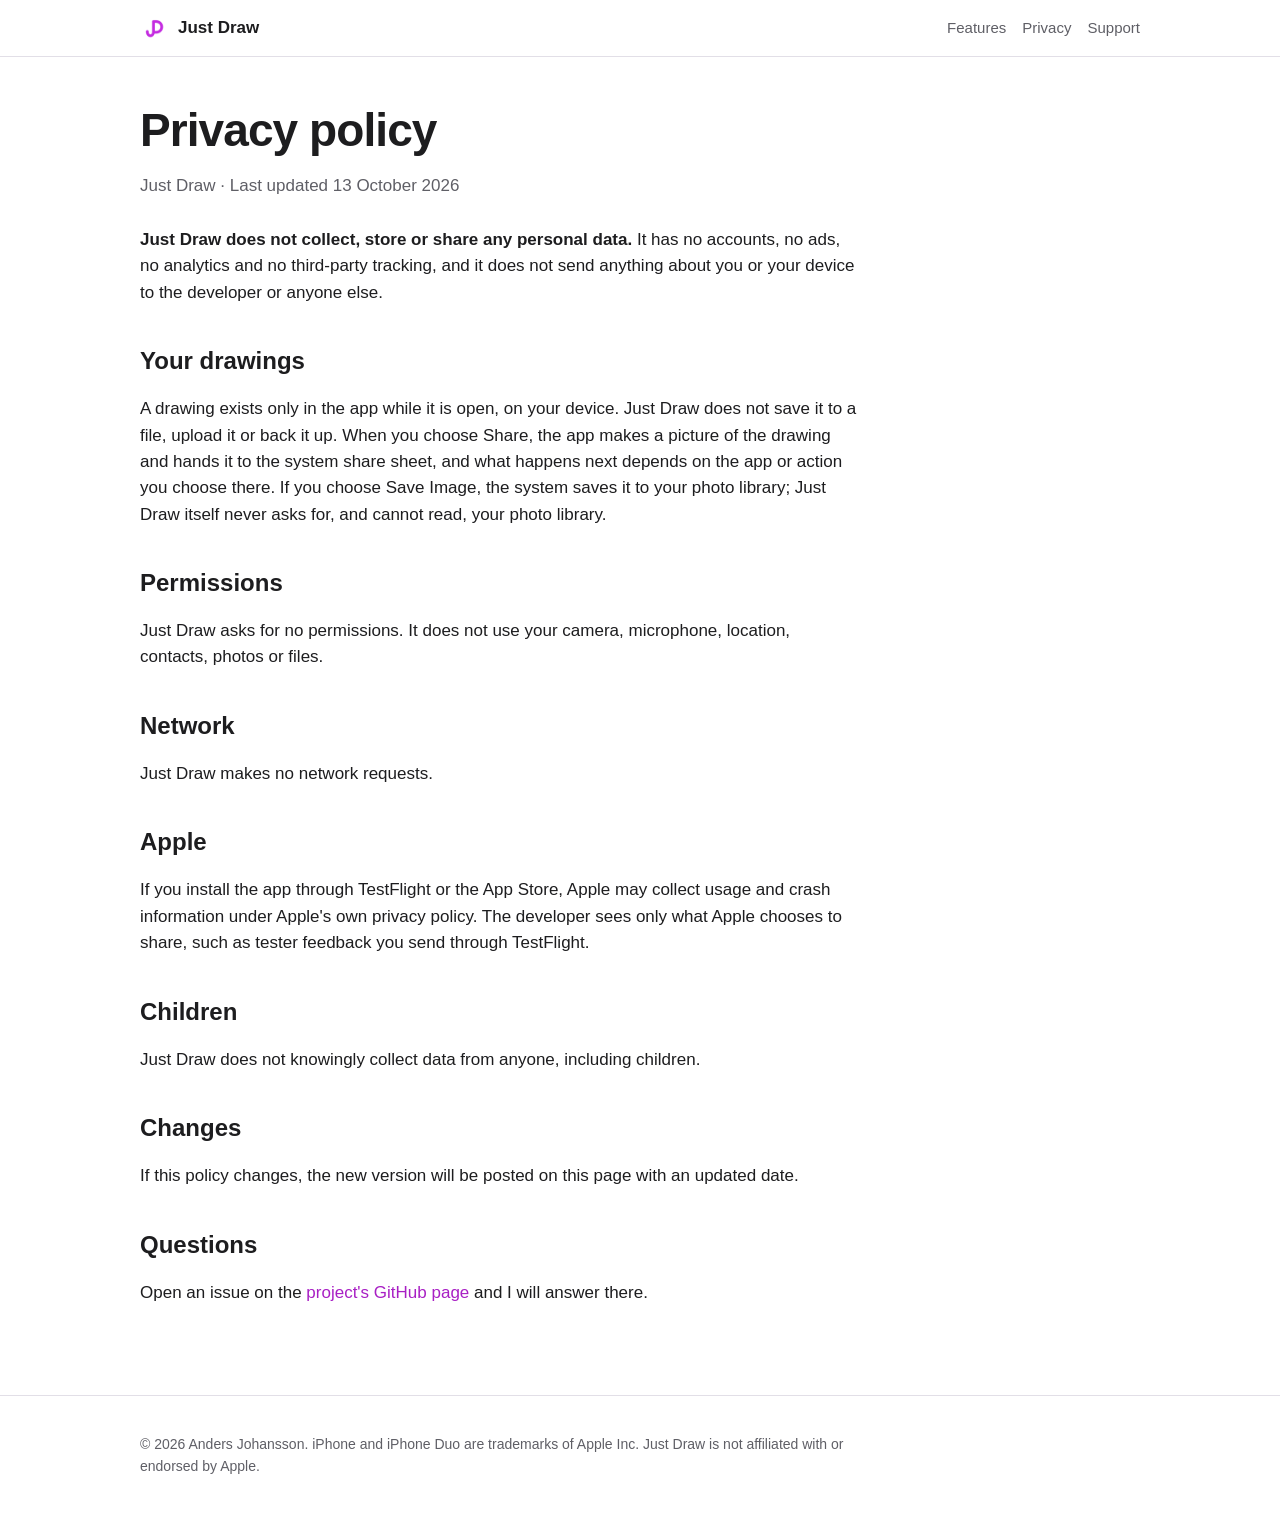
==== privacy.html @ cc941d94 "Just Draw website: home, privacy policy and support Co-Authored-By: Claude Sonnet 5.5 <noreply@anthr" ====
<!doctype html>
<html lang="en">
<head>
  <meta charset="utf-8">
  <meta name="viewport" content="width=device-width, initial-scale=1">
  <title>Privacy policy – Just Draw</title>
  <meta name="description" content="Just Draw does not collect, store or share any personal data, has no accounts and asks for no permissions.">
  <meta name="theme-color" content="#c430e0">
  <link rel="icon" type="image/png" href="assets/favicon.png">
  <link rel="apple-touch-icon" href="assets/apple-touch-icon.png">
  <link rel="stylesheet" href="style.css">
</head>
<body>
<header class="site-header">
  <div class="wrap">
    <a class="brand" href="./"><img src="assets/favicon.png" alt="" width="28" height="28">Just Draw</a>
    <nav aria-label="Main"><a href="./#features">Features</a><a href="privacy.html">Privacy</a><a href="support.html">Support</a></nav>
  </div>
</header>
<main class="wrap">
  <article class="prose">
    <h1>Privacy policy</h1>
    <p class="meta">Just Draw &middot; Last updated 13 October 2026</p>

    <p><strong>Just Draw does not collect, store or share any personal data.</strong> It has no accounts, no ads, no analytics and no third-party tracking, and it does not send anything about you or your device to the developer or anyone else.</p>

    <h2>Your drawings</h2>
    <p>A drawing exists only in the app while it is open, on your device. Just Draw does not save it to a file, upload it or back it up. When you choose Share, the app makes a picture of the drawing and hands it to the system share sheet, and what happens next depends on the app or action you choose there. If you choose Save Image, the system saves it to your photo library; Just Draw itself never asks for, and cannot read, your photo library.</p>

    <h2>Permissions</h2>
    <p>Just Draw asks for no permissions. It does not use your camera, microphone, location, contacts, photos or files.</p>

    <h2>Network</h2>
    <p>Just Draw makes no network requests.</p>

    <h2>Apple</h2>
    <p>If you install the app through TestFlight or the App Store, Apple may collect usage and crash information under Apple's own privacy policy. The developer sees only what Apple chooses to share, such as tester feedback you send through TestFlight.</p>

    <h2>Children</h2>
    <p>Just Draw does not knowingly collect data from anyone, including children.</p>

    <h2>Changes</h2>
    <p>If this policy changes, the new version will be posted on this page with an updated date.</p>

    <h2>Questions</h2>
    <p>Open an issue on the <a href="https://github.com/iDrewn/justdraw-site/issues">project's GitHub page</a> and I will answer there.</p>
  </article>
</main>
<footer>
  <div class="wrap">
    <p>&copy; 2026 Anders Johansson. iPhone and iPhone Duo are trademarks of Apple Inc. Just Draw is not affiliated with or endorsed by Apple.</p>
  </div>
</footer>
</body>
</html>
---- style.css ----
:root {
  --bg: #ffffff;
  --surface: #f6f4f8;
  --text: #1d1d1f;
  --muted: #5f5f66;
  --line: #e2dfe7;
  --ink: #a81fc4;      /* purple for text and links, 5.7:1 on white */
  --ink-fill: #c430e0; /* the app's purple, for shapes */
  --on-ink: #ffffff;
  --radius: 22px;
  --maxw: 1040px;
}
@media (prefers-color-scheme: dark) {
  :root {
    --bg: #0f0d13;
    --surface: #1a1720;
    --text: #f5f5f7;
    --muted: #a8a6b0;
    --line: #2e2a37;
    --ink: #e48df5;
    --ink-fill: #c430e0;
    --on-ink: #1a0a1f;
  }
}
* { box-sizing: border-box; }
html { -webkit-text-size-adjust: 100%; scroll-behavior: smooth; }
@media (prefers-reduced-motion: reduce) { html { scroll-behavior: auto; } }
body { margin: 0; background: var(--bg); color: var(--text);
  font: 17px/1.55 -apple-system, BlinkMacSystemFont, "SF Pro Text", "Segoe UI", Roboto, Helvetica, Arial, sans-serif; }
a { color: var(--ink); text-decoration: none; }
a:hover { text-decoration: underline; }
a:focus-visible, summary:focus-visible { outline: 3px solid var(--ink); outline-offset: 3px; border-radius: 6px; }
img { max-width: 100%; height: auto; display: block; }
.wrap { max-width: var(--maxw); margin: 0 auto; padding: 0 20px; }

/* Header */
.site-header { position: sticky; top: 0; z-index: 10; background: color-mix(in srgb, var(--bg) 85%, transparent);
  backdrop-filter: saturate(180%) blur(20px); -webkit-backdrop-filter: saturate(180%) blur(20px); border-bottom: 1px solid var(--line); }
.site-header .wrap { display: flex; align-items: center; justify-content: space-between; flex-wrap: wrap; gap: 2px 16px; min-height: 56px; padding-top: 8px; padding-bottom: 8px; }
.brand { display: flex; align-items: center; gap: 10px; font-weight: 700; color: var(--text); }
.brand img { width: 28px; height: 28px; border-radius: 7px; }
nav a { margin-right: 16px; color: var(--muted); font-size: 15px; white-space: nowrap; }
nav a:last-child { margin-right: 0; }
nav a:hover { color: var(--text); text-decoration: none; }

/* Hero: the mark writes itself, like it does on the app's empty canvas */
.hero { padding: 64px 0 40px; text-align: center; }
.hero .mark { width: min(220px, 52vw); height: auto; margin: 0 auto 8px; overflow: visible; }
.hero .mark path { fill: none; stroke: var(--ink-fill); stroke-width: 100; stroke-linecap: round; stroke-linejoin: round;
  stroke-dasharray: 3000; stroke-dashoffset: 3000; animation: write 1.6s .2s ease-in-out forwards; }
@keyframes write { to { stroke-dashoffset: 0; } }
@media (prefers-reduced-motion: reduce) { .hero .mark path { animation: none; stroke-dashoffset: 0; } }
.hero h1 { font: 700 clamp(44px, 9vw, 76px)/1.02 ui-rounded, "SF Pro Rounded", -apple-system, BlinkMacSystemFont, "Segoe UI", sans-serif; letter-spacing: -0.02em; margin: 0 0 14px; }
.hero p.lead { font-size: clamp(19px, 3vw, 23px); color: var(--muted); max-width: 620px; margin: 0 auto 26px; }
.badge { display: inline-block; padding: 6px 14px; border-radius: 999px; background: var(--surface); border: 1px solid var(--line); font-size: 14px; color: var(--muted); }
.showcase { margin-top: 44px; display: flex; gap: 24px; justify-content: center; align-items: flex-end; flex-wrap: wrap; }
.showcase .phone { width: min(260px, 70vw); }
.showcase .duo { width: min(560px, 100%); }
.showcase img { border-radius: 26px; border: 1px solid var(--line); box-shadow: 0 24px 48px rgba(60, 20, 90, .18); background: #fff; }
.caption { color: var(--muted); font-size: 14px; margin: 14px auto 0; }

/* Sections */
section { padding: 56px 0; }
section h2 { font-size: clamp(28px, 5vw, 40px); line-height: 1.12; letter-spacing: -0.015em; margin: 0 0 12px; }
section .sub { color: var(--muted); max-width: 640px; margin: 0 0 32px; }
.grid { display: grid; gap: 18px; grid-template-columns: repeat(auto-fit, minmax(280px, 1fr)); }
.card { background: var(--surface); border: 1px solid var(--line); border-radius: var(--radius); padding: 24px; }
.card h3 { margin: 14px 0 6px; font-size: 20px; }
.card p { margin: 0; color: var(--muted); }
/* Each card carries one of the app's colors, so the page is drawn with the same palette */
.dot { width: 18px; height: 18px; border-radius: 50%; background: var(--dot, var(--ink-fill)); display: block; }

.steps { display: grid; gap: 18px; grid-template-columns: repeat(auto-fit, minmax(240px, 1fr)); list-style: none; padding: 0; margin: 0; counter-reset: step; }
.steps li { counter-increment: step; background: var(--surface); border: 1px solid var(--line); border-radius: var(--radius); padding: 22px 24px; }
.steps li::before { content: counter(step); display: grid; place-items: center; width: 32px; height: 32px; border-radius: 50%; background: var(--ink); color: var(--on-ink); font-weight: 700; margin-bottom: 10px; }
.steps strong { display: block; font-size: 19px; margin-bottom: 4px; }
.steps span { color: var(--muted); }

.facts { display: grid; gap: 28px; grid-template-columns: repeat(auto-fit, minmax(280px, 1fr)); }
.facts h3 { margin: 0 0 8px; font-size: 18px; }
.facts ul { margin: 0; padding-left: 20px; color: var(--muted); }
.facts li { margin: 4px 0; }

/* Text pages */
.prose { max-width: 720px; padding: 48px 0 72px; }
.prose h1 { font-size: clamp(32px, 6vw, 46px); line-height: 1.1; margin: 0 0 8px; letter-spacing: -0.02em; }
.prose h2 { font-size: 24px; margin: 36px 0 8px; }
.prose .meta { color: var(--muted); margin-bottom: 28px; }
.prose ul { padding-left: 22px; }
.prose details { background: var(--surface); border: 1px solid var(--line); border-radius: 14px; padding: 14px 18px; margin: 12px 0; }
.prose summary { cursor: pointer; font-weight: 600; }
.prose details p { margin: 10px 0 0; color: var(--muted); }
code { background: var(--surface); border: 1px solid var(--line); border-radius: 6px; padding: 1px 6px; font-size: .92em; }

.button { display: inline-block; padding: 11px 22px; border-radius: 999px; background: var(--ink); color: var(--on-ink); font-weight: 600; }
.button:hover { text-decoration: none; filter: brightness(1.08); }
.button.secondary { background: var(--surface); color: var(--text); border: 1px solid var(--line); }

footer { border-top: 1px solid var(--line); padding: 32px 0 48px; color: var(--muted); font-size: 14px; }
footer p { margin: 6px 0; max-width: 760px; }
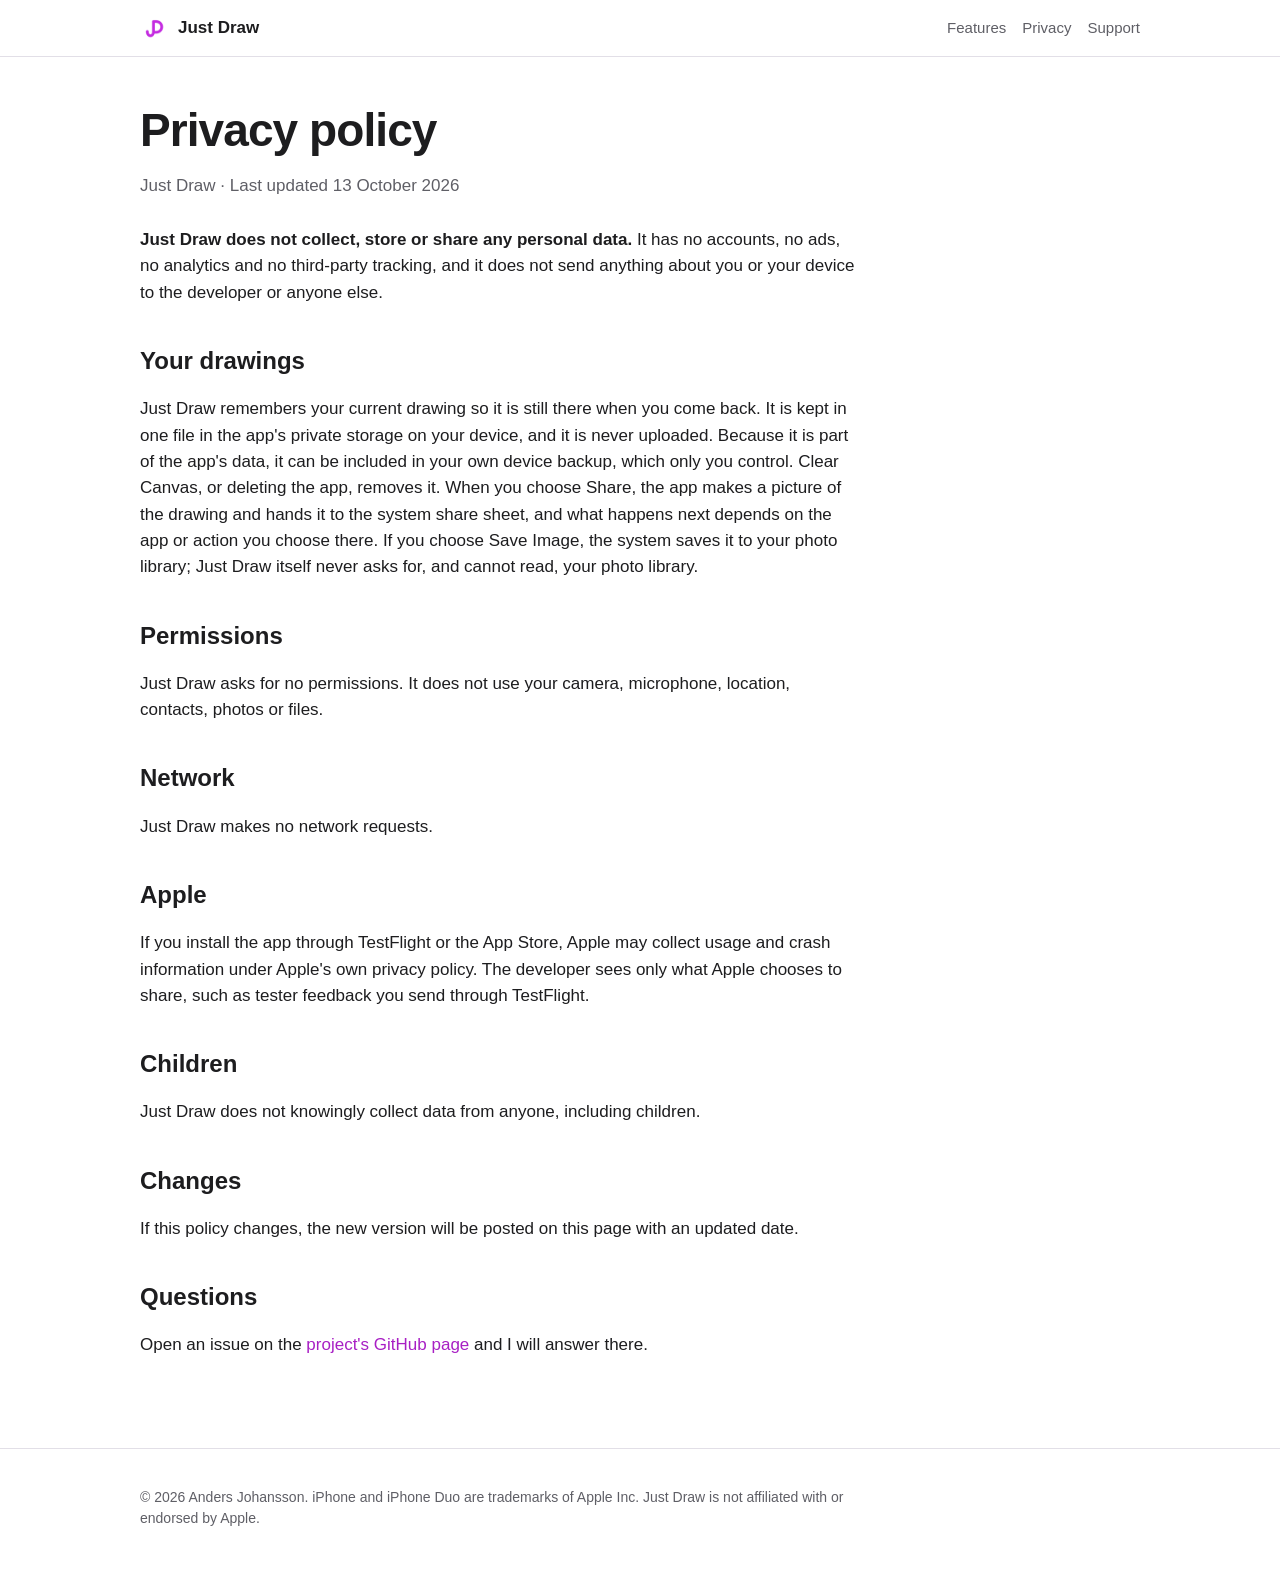
==== commit a8965840: "Site: TestFlight link, autosave wording and a Duo screenshot with the new toolbar Co-Authored-By: Cl" ====
--- a/privacy.html
+++ b/privacy.html
@@ -25,7 +25,7 @@
     <p><strong>Just Draw does not collect, store or share any personal data.</strong> It has no accounts, no ads, no analytics and no third-party tracking, and it does not send anything about you or your device to the developer or anyone else.</p>
 
     <h2>Your drawings</h2>
-    <p>A drawing exists only in the app while it is open, on your device. Just Draw does not save it to a file, upload it or back it up. When you choose Share, the app makes a picture of the drawing and hands it to the system share sheet, and what happens next depends on the app or action you choose there. If you choose Save Image, the system saves it to your photo library; Just Draw itself never asks for, and cannot read, your photo library.</p>
+    <p>Just Draw remembers your current drawing so it is still there when you come back. It is kept in one file in the app's private storage on your device, and it is never uploaded. Because it is part of the app's data, it can be included in your own device backup, which only you control. Clear Canvas, or deleting the app, removes it. When you choose Share, the app makes a picture of the drawing and hands it to the system share sheet, and what happens next depends on the app or action you choose there. If you choose Save Image, the system saves it to your photo library; Just Draw itself never asks for, and cannot read, your photo library.</p>
 
     <h2>Permissions</h2>
     <p>Just Draw asks for no permissions. It does not use your camera, microphone, location, contacts, photos or files.</p>
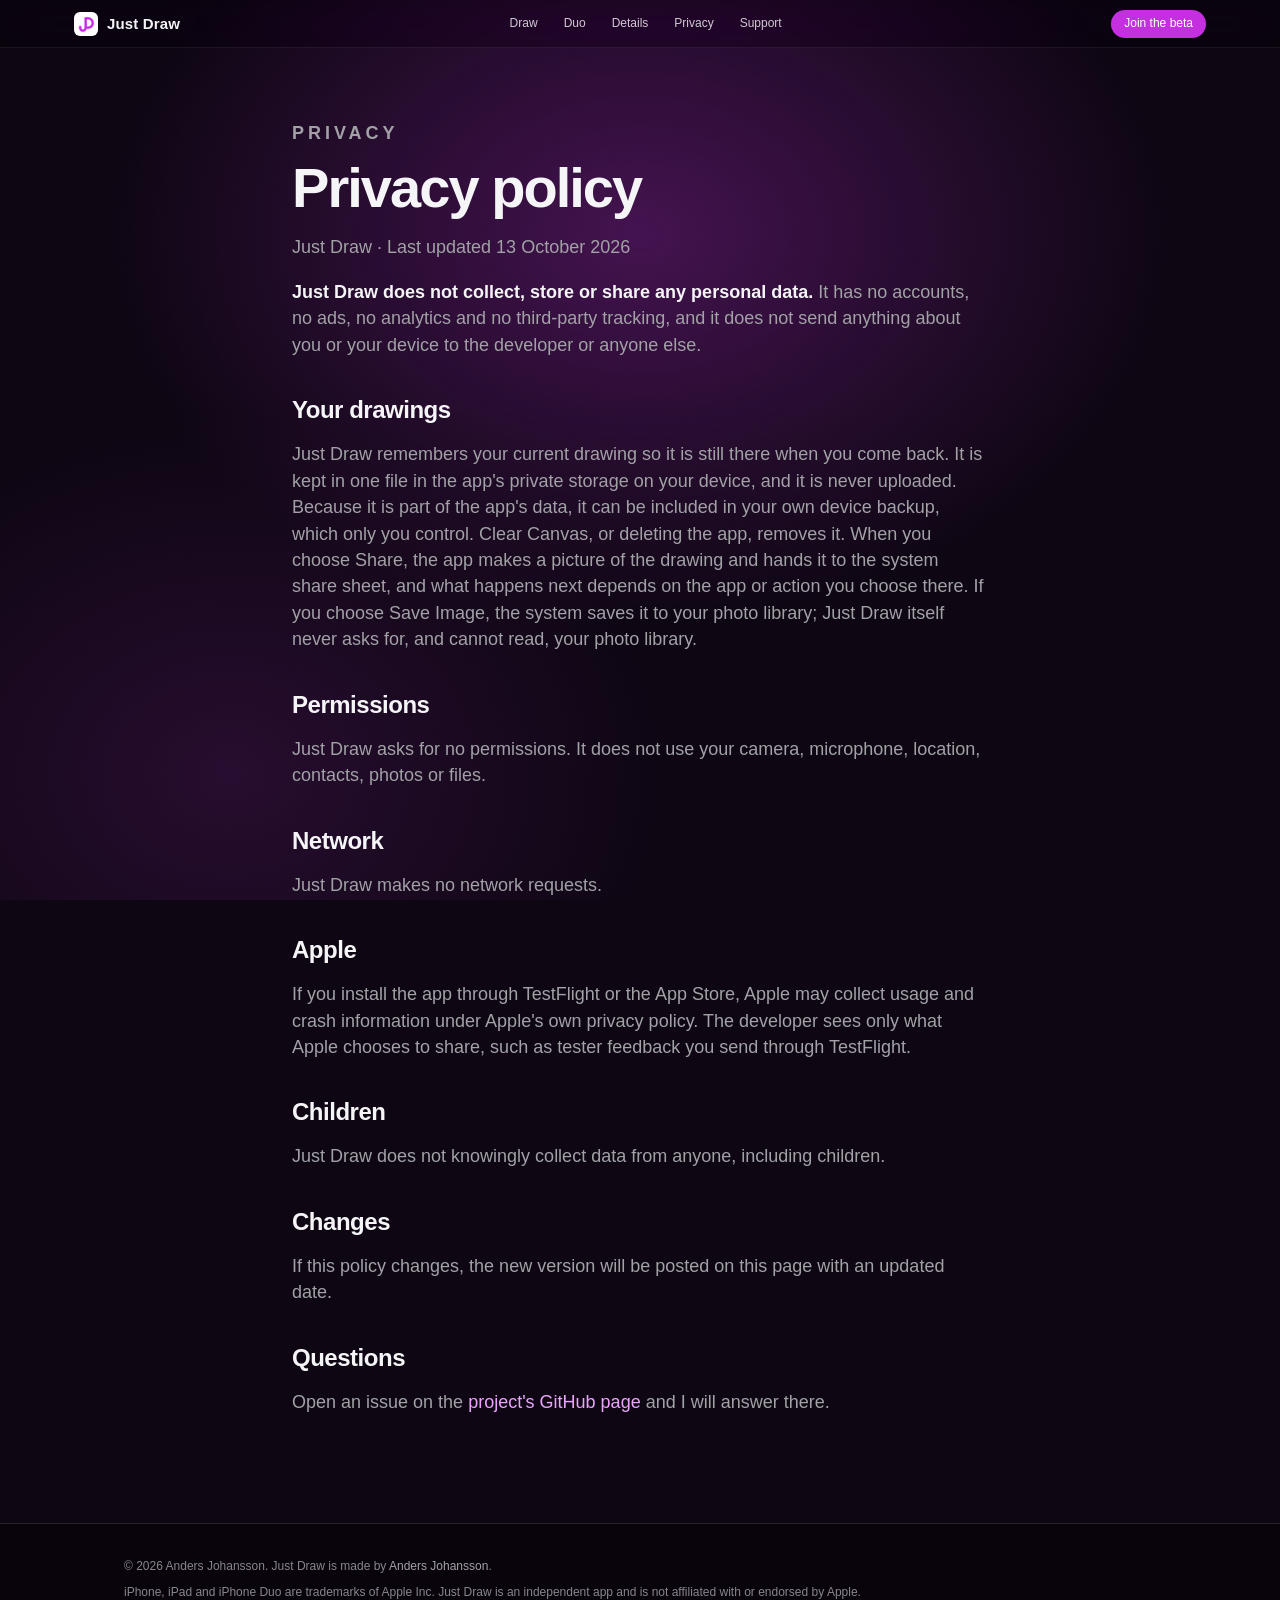
==== commit 3e9dfebe: "Rebuild in the shared scroll-motion style: pinned stages, continuous colour, Framedevice mockups Co-" ====
--- a/privacy.html
+++ b/privacy.html
@@ -2,24 +2,26 @@
 <html lang="en">
 <head>
   <meta charset="utf-8">
-  <meta name="viewport" content="width=device-width, initial-scale=1">
+  <meta name="viewport" content="width=device-width, initial-scale=1, viewport-fit=cover">
   <title>Privacy policy – Just Draw</title>
-  <meta name="description" content="Just Draw does not collect, store or share any personal data, has no accounts and asks for no permissions.">
-  <meta name="theme-color" content="#c430e0">
+  <meta name="description" content="How Just Draw handles your data.">
+  <meta name="theme-color" content="#0e0713">
   <link rel="icon" type="image/png" href="assets/favicon.png">
   <link rel="apple-touch-icon" href="assets/apple-touch-icon.png">
-  <link rel="stylesheet" href="style.css">
+  <link rel="stylesheet" href="motion.css">
+  <link rel="stylesheet" href="theme.css">
 </head>
 <body>
-<header class="site-header">
-  <div class="wrap">
-    <a class="brand" href="./"><img src="assets/favicon.png" alt="" width="28" height="28">Just Draw</a>
-    <nav aria-label="Main"><a href="./#features">Features</a><a href="privacy.html">Privacy</a><a href="support.html">Support</a></nav>
-  </div>
-</header>
-<main class="wrap">
+<div class="ambient" aria-hidden="true"></div>
+<header class="nav"><div class="wrap">
+  <a class="brand" href="./"><img src="assets/icon.png" alt="" width="24" height="24">Just Draw</a>
+  <ul><li><a href="./#draw">Draw</a></li><li><a href="./#duo">Duo</a></li><li><a href="./#details">Details</a></li><li><a href="./privacy.html">Privacy</a></li><li><a href="./support.html">Support</a></li></ul>
+  <a class="buy" href="https://testflight.apple.com/join/3rHHeFmC">Join the beta</a>
+</div></header>
+<main class="doc">
   <article class="prose">
-    <h1>Privacy policy</h1>
+    <p class="eyebrow">Privacy</p>
+  <h1>Privacy policy</h1>
     <p class="meta">Just Draw &middot; Last updated 13 October 2026</p>
 
     <p><strong>Just Draw does not collect, store or share any personal data.</strong> It has no accounts, no ads, no analytics and no third-party tracking, and it does not send anything about you or your device to the developer or anyone else.</p>
@@ -46,10 +48,7 @@
     <p>Open an issue on the <a href="https://github.com/iDrewn/justdraw-site/issues">project's GitHub page</a> and I will answer there.</p>
   </article>
 </main>
-<footer>
-  <div class="wrap">
-    <p>&copy; 2026 Anders Johansson. iPhone and iPhone Duo are trademarks of Apple Inc. Just Draw is not affiliated with or endorsed by Apple.</p>
-  </div>
-</footer>
+<footer><div class="wrap"><p>&copy; 2026 Anders Johansson. Just Draw is made by <a href="https://github.com/iDrewn">Anders Johansson</a>.</p>
+    <p>iPhone, iPad and iPhone Duo are trademarks of Apple Inc. Just Draw is an independent app and is not affiliated with or endorsed by Apple.</p></div></footer>
 </body>
 </html>
--- a/motion.css
+++ b/motion.css
@@ -0,0 +1,156 @@
+/* Shared base for the app sites. Per-site colours come from :root variables in theme.css. */
+:root {
+  --accent: #2b6fd0; --accent2: #7ab7ff; --bg: #05080f; --glow: 43,111,208;
+  --fg: #f5f5f7; --muted: #a1a1a6; --line: rgba(255,255,255,.12); --card: rgba(255,255,255,.06);
+  --gx: 0; --gy: 0;
+  --sans: -apple-system, BlinkMacSystemFont, "SF Pro Display", "SF Pro Text", "Helvetica Neue", Helvetica, Arial, sans-serif;
+}
+* { box-sizing: border-box; }
+html { -webkit-text-size-adjust: 100%; scroll-behavior: smooth; background: var(--bg); }
+body { margin: 0; background: var(--bg); color: var(--fg); font: 17px/1.47 var(--sans); -webkit-font-smoothing: antialiased; overflow-x: hidden; }
+a { color: var(--accent2); text-decoration: none; }
+a:hover { text-decoration: underline; }
+img { max-width: 100%; display: block; }
+.wrap { max-width: 1080px; margin: 0 auto; padding: 0 24px; }
+
+/* A glow that drifts behind everything, so the page itself seems to move */
+.ambient { position: fixed; inset: 0; z-index: 0; pointer-events: none;
+  background:
+    radial-gradient(60vmax 44vmax at calc(50% + var(--gx) * 1%) calc(26% + var(--gy) * 1%), rgba(var(--glow), .30), transparent 70%),
+    radial-gradient(50vmax 40vmax at calc(18% - var(--gx) * .8%) calc(86% - var(--gy) * 1%), rgba(var(--glow), .14), transparent 70%); }
+main, footer { position: relative; z-index: 1; }
+
+/* Nav */
+.nav { position: fixed; top: 0; left: 0; right: 0; z-index: 50; height: 48px; background: rgba(0,0,0,.34); backdrop-filter: saturate(180%) blur(22px); -webkit-backdrop-filter: saturate(180%) blur(22px); border-bottom: 1px solid rgba(255,255,255,.07); }
+.nav .wrap { height: 48px; display: flex; align-items: center; justify-content: space-between; gap: 18px; max-width: 1180px; }
+.brand { display: flex; align-items: center; gap: 9px; color: var(--fg); font-weight: 600; font-size: 15px; letter-spacing: .01em; }
+.brand:hover { text-decoration: none; }
+.brand img { width: 24px; height: 24px; border-radius: 6px; }
+.nav ul { display: flex; gap: 26px; list-style: none; margin: 0; padding: 0; font-size: 12px; }
+.nav ul a { color: rgba(245,245,247,.82); }
+.nav ul a:hover { color: #fff; text-decoration: none; }
+.buy { font-size: 12px; background: var(--accent); color: #fff; padding: 5px 13px; border-radius: 99px; font-weight: 500; }
+.buy:hover { text-decoration: none; filter: brightness(1.12); }
+@media (max-width: 760px) { .nav ul { display: none; } }
+
+/* Type */
+.eyebrow { font-size: 13px; font-weight: 700; letter-spacing: .22em; text-transform: uppercase; color: var(--accent2); margin: 0 0 14px; }
+h1, h2, h3 { font-family: var(--sans); letter-spacing: -.035em; margin: 0; }
+h1 { font-size: clamp(46px, 10vw, 112px); line-height: 1; font-weight: 800; }
+h2 { font-size: clamp(34px, 5.6vw, 68px); line-height: 1.04; font-weight: 800; }
+h3 { font-size: 24px; line-height: 1.15; font-weight: 700; letter-spacing: -.02em; }
+.grad { background: linear-gradient(92deg, var(--accent2), var(--accent) 55%, var(--accent3, var(--accent))); -webkit-background-clip: text; background-clip: text; color: transparent; }
+.lead { font-size: clamp(19px, 2.3vw, 28px); line-height: 1.28; color: var(--muted); font-weight: 500; margin: 22px 0 0; max-width: 34ch; }
+.cta { display: flex; gap: 12px; flex-wrap: wrap; margin-top: 30px; }
+.pill { display: inline-block; padding: 12px 24px; border-radius: 99px; font-size: 17px; font-weight: 500; }
+.pill:hover { text-decoration: none; filter: brightness(1.12); }
+.pill.fill { background: var(--accent); color: #fff; }
+.pill.line { border: 1px solid var(--accent2); color: var(--accent2); }
+.pill.off { background: rgba(255,255,255,.1); color: var(--muted); cursor: default; }
+
+/* ---- Pinned stages: the content moves while the screen stays ---- */
+.stage { position: relative; height: calc(var(--n, 4) * 100vh); height: calc(var(--n, 4) * 100svh); }
+.pin { position: sticky; top: 0; height: 100vh; height: 100svh; overflow: hidden; }
+.pin.split { display: grid; grid-template-columns: 1fr 1fr; align-items: center; max-width: 1180px; margin: 0 auto; padding: 0 28px; gap: 24px; }
+.pin.split.flip .copy { order: 2; }
+.copy { position: relative; height: 56vh; height: 56svh; }
+.beat { position: absolute; inset: 0; display: flex; flex-direction: column; justify-content: center; opacity: var(--v, 1);
+  transform: translate3d(0, calc(var(--ty, 0) * 1px), 0) scale(calc(.95 + .05 * var(--v, 1))); filter: blur(calc((1 - var(--v, 1)) * 14px)); will-change: opacity, transform, filter; }
+.beat p { font-size: clamp(18px, 2vw, 24px); line-height: 1.34; color: var(--muted); font-weight: 500; margin: 18px 0 0; max-width: 28ch; }
+.beat h2 { max-width: 12ch; }
+.devwrap { position: relative; height: 86vh; height: 86svh; display: flex; align-items: center; justify-content: center; perspective: 1700px; }
+.device { position: relative; height: 100%; aspect-ratio: 1306 / 2360; will-change: transform; transform-style: preserve-3d; filter: drop-shadow(0 40px 70px rgba(0,0,0,.5)); }
+.device img { position: absolute; inset: 0; width: 100%; height: 100%; object-fit: contain; opacity: var(--v, 1); will-change: opacity; }
+.device.wide { aspect-ratio: auto; height: auto; width: min(100%, 640px); }
+.device.wide img { position: relative; border-radius: 22px; opacity: 1; box-shadow: 0 0 0 1px rgba(255,255,255,.1); }
+.device.wide.plain img { border-radius: 0; box-shadow: none; }
+.device.wide img + img { position: absolute; inset: 0; height: 100%; opacity: var(--v, 0); }
+
+/* Hero */
+.hero .pin { display: grid; place-items: center; }
+.hero-copy { position: absolute; left: 0; right: 0; top: 0; bottom: 0; display: flex; flex-direction: column; align-items: center; justify-content: center; text-align: center; padding: 0 24px;
+  opacity: var(--v, 1); transform: translate3d(0, calc(var(--ty, 0) * 1px), 0) scale(calc(.92 + .08 * var(--v, 1))); filter: blur(calc((1 - var(--v, 1)) * 16px)); }
+.hero-copy .lead { margin-left: auto; margin-right: auto; max-width: 30ch; }
+.hero-copy .cta { justify-content: center; }
+.hero-tag { position: absolute; left: 0; right: 0; top: 13vh; top: 13svh; padding: 0 24px; text-align: center; font-size: clamp(32px, 7.4vw, 76px); font-weight: 800; letter-spacing: -.04em; line-height: 1.04; opacity: var(--v, 1); transform: translate3d(0, calc(var(--ty, 0) * 1px), 0) scale(calc(.94 + .06 * var(--v, 1))); filter: blur(calc((1 - var(--v, 1)) * 14px)); z-index: 2; }
+.fan { position: absolute; inset: 0; display: grid; place-items: end center; perspective: 1700px; }
+.fan .device { grid-area: 1 / 1; height: min(78svh, 112vw * 1.1); margin-bottom: -2svh; }
+.fan.low .device { margin-bottom: -14svh; }
+
+/* Big numbers */
+.numbers .pin { display: grid; place-items: center; text-align: center; }
+.numbers .row { display: flex; gap: clamp(20px, 6vw, 90px); justify-content: center; flex-wrap: wrap; will-change: transform, opacity; }
+.numbers .n { font-size: clamp(68px, 15vw, 190px); font-weight: 800; letter-spacing: -.06em; line-height: .95; }
+.numbers .l { color: var(--muted); font-weight: 600; letter-spacing: .06em; text-transform: uppercase; font-size: 14px; margin-top: 6px; }
+.numbers .sentence { position: absolute; left: 0; right: 0; bottom: 12vh; text-align: center; font-size: clamp(19px, 2.4vw, 30px); color: var(--muted); font-weight: 500; padding: 0 24px; }
+
+/* Reveal blocks, driven continuously by position */
+[data-reveal] { opacity: var(--r, 1); transform: translate3d(0, calc((1 - var(--r, 1)) * 70px), 0) scale(calc(.93 + .07 * var(--r, 1))); filter: blur(calc((1 - var(--r, 1)) * 8px)); will-change: opacity, transform; }
+section.block { padding: 18vh 0; position: relative; }
+.center { text-align: center; }
+.center .lead { margin-left: auto; margin-right: auto; }
+.bento { display: grid; grid-template-columns: repeat(6, 1fr); gap: 16px; margin-top: 56px; }
+.tile { grid-column: span 2; background: var(--card); border: 1px solid var(--line); border-radius: 30px; padding: 32px; min-height: 230px; text-align: left; backdrop-filter: blur(14px); -webkit-backdrop-filter: blur(14px); }
+.tile.w3 { grid-column: span 3; } .tile.w4 { grid-column: span 4; } .tile.w6 { grid-column: span 6; }
+.tile .k { display: block; font-size: 12px; font-weight: 700; letter-spacing: .2em; text-transform: uppercase; color: var(--accent2); margin-bottom: 14px; }
+.tile h3 { margin-bottom: 10px; }
+.tile p { margin: 0; color: var(--muted); font-size: 17px; }
+.tile.hot { background: linear-gradient(135deg, rgba(var(--glow), .42), rgba(var(--glow), .08)); }
+@media (max-width: 860px) { .bento { grid-template-columns: 1fr; } .tile, .tile.w3, .tile.w4, .tile.w6 { grid-column: auto; } }
+
+/* Horizontal track: vertical scroll becomes sideways motion */
+.hstage .pin { display: flex; align-items: center; }
+.track { display: flex; gap: 22px; padding: 0 22px; will-change: transform; }
+.track .card { flex: 0 0 auto; width: min(78vw, 420px); background: var(--card); border: 1px solid var(--line); border-radius: 32px; padding: 30px; min-height: 52vh; display: flex; flex-direction: column; justify-content: space-between; }
+.track .card h3 { font-size: 30px; }
+.track .card p { color: var(--muted); }
+
+/* Call to action */
+.cta-block { text-align: center; padding: 22vh 0 18vh; }
+.cta-block .icon { width: 132px; height: 132px; border-radius: 30px; margin: 0 auto 30px; box-shadow: 0 20px 60px rgba(var(--glow), .5); }
+.cta-block .cta { justify-content: center; }
+.cta-block .lead { margin-left: auto; margin-right: auto; }
+
+/* Doc pages */
+.doc { max-width: 740px; margin: 0 auto; padding: 120px 22px 90px; position: relative; z-index: 1; }
+.doc h1 { font-size: clamp(36px, 6vw, 56px); }
+.doc h2 { font-size: 24px; margin-top: 40px; letter-spacing: -.02em; }
+.doc p, .doc li { color: var(--muted); font-size: 18px; }
+.doc ul { padding-left: 20px; }
+.doc strong { color: var(--fg); }
+.doc details { background: var(--card); border: 1px solid var(--line); border-radius: 16px; padding: 14px 18px; margin: 12px 0; }
+.doc summary { cursor: pointer; font-weight: 600; color: var(--fg); }
+.doc code { color: var(--fg); }
+.doc table { border-collapse: collapse; width: 100%; font-size: 15px; } .doc td, .doc th { border-bottom: 1px solid var(--line); padding: 8px 6px; text-align: left; color: var(--muted); }
+
+footer { border-top: 1px solid var(--line); padding: 34px 0 56px; color: #86868b; font-size: 12px; background: rgba(0,0,0,.35); }
+footer p { margin: 0 0 8px; max-width: 900px; } footer a { color: #a1a1a6; }
+
+/* Mobile layout: the device on top, the words under it */
+@media (max-width: 820px) {
+  .pin.split { grid-template-columns: 1fr; grid-template-rows: 58svh 1fr; padding: 54px 22px 0; gap: 0; align-items: start; }
+  .pin.split .copy, .pin.split.flip .copy { order: 2; height: 34svh; align-self: start; text-align: center; }
+  .pin.split .devwrap { order: 1; height: 56svh; }
+  .beat { align-items: center; justify-content: flex-start; padding-top: 6px; }
+  .beat h2 { font-size: clamp(28px, 8.4vw, 40px); max-width: 14ch; }
+  .beat p { font-size: 17px; max-width: 30ch; margin-top: 12px; }
+  .fan .device { height: 62svh; }
+}
+
+/* No JS or reduced motion: a calm, stacked layout with nothing pinned */
+:is(html:not(.js), html.reduced) .stage { height: auto; }
+:is(html:not(.js), html.reduced) .pin { position: static; height: auto; overflow: visible; padding: 56px 0; }
+:is(html:not(.js), html.reduced) .copy { height: auto; display: flex; flex-direction: column; gap: 36px; }
+:is(html:not(.js), html.reduced) .beat, :is(html:not(.js), html.reduced) .hero-copy { position: static; opacity: 1; transform: none; filter: none; }
+:is(html:not(.js), html.reduced) .hero-copy { padding: 60px 24px; }
+:is(html:not(.js), html.reduced) .hero-tag { position: static; opacity: 1; transform: none; filter: none; padding: 20px 24px; }
+:is(html:not(.js), html.reduced) .devwrap { height: auto; flex-wrap: wrap; gap: 18px; }
+:is(html:not(.js), html.reduced) .device { height: 62vh; transform: none !important; }
+:is(html:not(.js), html.reduced) .device img { position: relative; opacity: 1; }
+:is(html:not(.js), html.reduced) .fan { position: static; flex-wrap: wrap; gap: 14px; }
+:is(html:not(.js), html.reduced) .fan .device { height: 52vh; margin: 0; }
+:is(html:not(.js), html.reduced) [data-reveal] { opacity: 1; transform: none; filter: none; }
+:is(html:not(.js), html.reduced) .numbers .pin { padding: 80px 0; }
+:is(html:not(.js), html.reduced) .numbers .sentence { position: static; margin-top: 30px; }
+:is(html:not(.js), html.reduced) .track { flex-wrap: wrap; }
+:is(html:not(.js), html.reduced) .hstage .pin { display: block; }
--- a/theme.css
+++ b/theme.css
@@ -0,0 +1,2 @@
+:root { --accent: #c430e0; --accent2: #eba3ff; --accent3: #ff7ab8; --bg: #0e0713; --glow: 196,48,224; }
+
